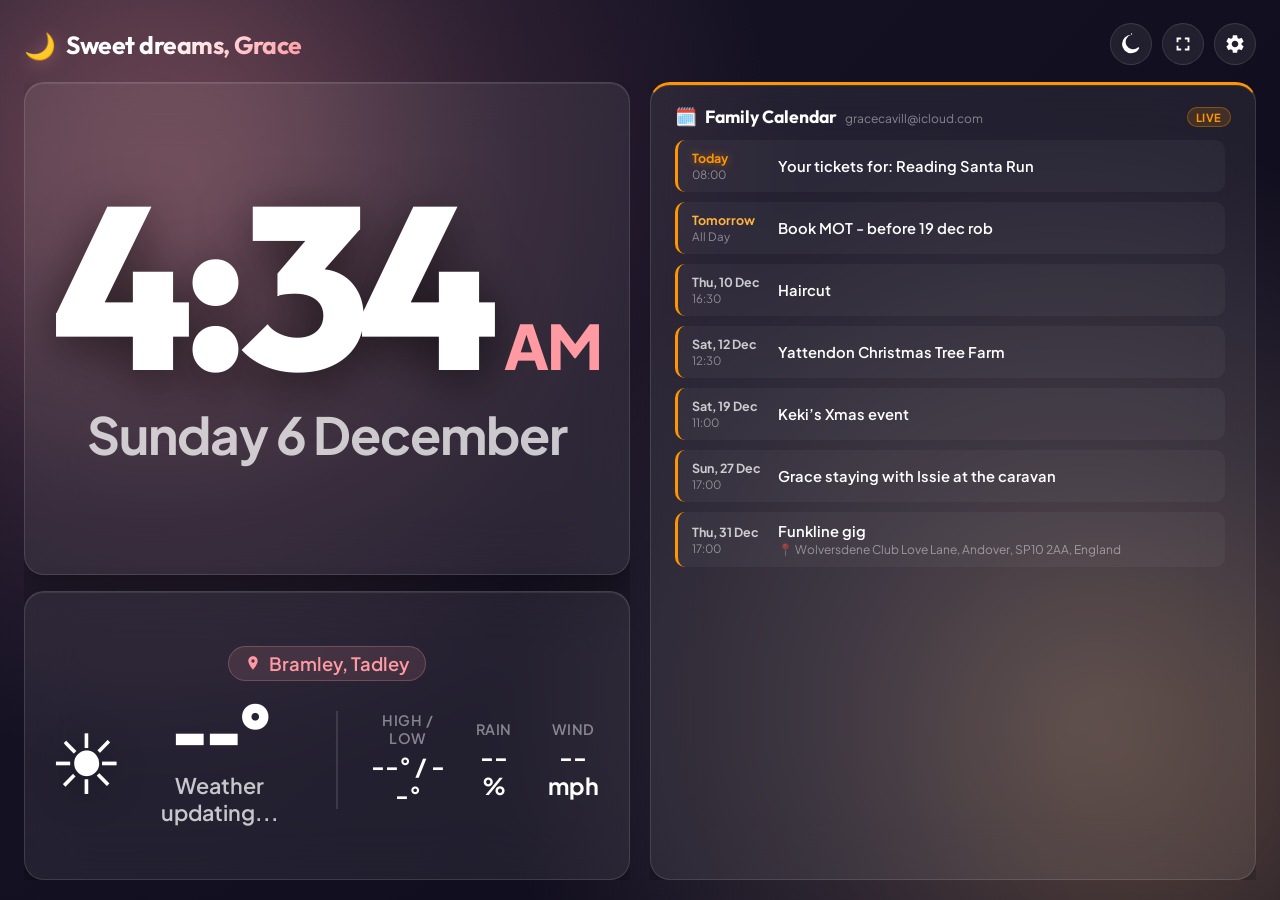
==== index.html @ 015aeeba "Double clock and date size, center weather card in middle of box, add cache-busting v2.1" ====
<!DOCTYPE html>
<html lang="en">
<head>
  <meta charset="UTF-8">
  <meta name="viewport" content="width=device-width, initial-scale=1.0, maximum-scale=1.0, user-scalable=no">
  <meta name="mobile-web-app-capable" content="yes">
  <meta name="apple-mobile-web-app-capable" content="yes">
  <meta name="apple-mobile-web-app-status-bar-style" content="black-translucent">
  <title>Grace's Smart Display</title>
  
  <link rel="preconnect" href="https://fonts.googleapis.com">
  <link rel="preconnect" href="https://fonts.gstatic.com" crossorigin>
  <link href="https://fonts.googleapis.com/css2?family=Plus+Jakarta+Sans:wght@300;400;500;600;700;800&family=Outfit:wght@300;400;500;600;700&display=swap" rel="stylesheet">
  
  <link rel="stylesheet" href="css/style.css?v=2.1">
</head>
<body data-theme="pastel-sunset">
  <div id="app" class="dashboard-container">
    <!-- Ambient Dynamic Background -->
    <div class="background-backdrop" id="bgBackdrop"></div>
    <div class="ambient-glow glow-1"></div>
    <div class="ambient-glow glow-2"></div>

    <!-- Top Navigation Bar -->
    <header class="top-bar">
      <div class="greeting-wrapper">
        <span class="greeting-emoji" id="greetingEmoji">✨</span>
        <h1 class="greeting-text" id="greetingText">Good morning, Grace</h1>
      </div>
      
      <div class="status-controls">
        <button class="icon-btn" id="nightModeBtn" type="button" aria-label="Toggle Night Mode" title="Bedtime Night Mode">
          <svg class="icon" viewBox="0 0 24 24" width="22" height="22">
            <path fill="currentColor" d="M12.3 2a10 10 0 0 0-.19 20 10 10 0 0 0 8.7-5.06 1 1 0 0 0-1-1.47 8 8 0 1 1-7.5-13.47 1 1 0 0 0-.01-2z"/>
          </svg>
        </button>

        <button class="icon-btn" id="fullscreenBtn" type="button" aria-label="Toggle Fullscreen" title="Fullscreen Mode">
          <svg class="icon" viewBox="0 0 24 24" width="22" height="22">
            <path fill="currentColor" d="M7 14H5v5h5v-2H7v-3zm-2-4h2V7h3V5H5v5zm12 7h-3v2h5v-5h-2v3zM14 5v2h3v3h2V5h-5z"/>
          </svg>
        </button>
        
        <button class="icon-btn" id="settingsBtn" type="button" aria-label="Open Settings" title="Settings">
          <svg class="icon" viewBox="0 0 24 24" width="22" height="22">
            <path fill="currentColor" d="M19.14 12.94c.04-.3.06-.61.06-.94 0-.32-.02-.64-.07-.94l2.03-1.58a.49.49 0 0 0 .12-.61l-1.92-3.32a.488.488 0 0 0-.59-.22l-2.39.96c-.5-.38-1.03-.7-1.62-.94l-.36-2.54a.484.484 0 0 0-.48-.41h-3.84c-.24 0-.43.17-.47.41l-.36 2.54c-.59.24-1.13.57-1.62.94l-2.39-.96c-.22-.08-.47 0-.59.22L2.74 8.87c-.12.21-.08.47.12.61l2.03 1.58c-.05.3-.09.63-.09.94s.02.64.07.94l-2.03 1.58a.49.49 0 0 0-.12.61l1.92 3.32c.12.22.37.29.59.22l2.39-.96c.5.38 1.03.7 1.62.94l.36 2.54c.05.24.24.41.48.41h3.84c.24 0 .44-.17.47-.41l.36-2.54c.59-.24 1.13-.56 1.62-.94l2.39.96c.22.08.47 0 .59-.22l1.92-3.32c.12-.22.07-.47-.12-.61l-2.01-1.58zM12 15.6c-1.98 0-3.6-1.62-3.6-3.6s1.62-3.6 3.6-3.6 3.6 1.62 3.6 3.6-1.62 3.6-3.6 3.6z"/>
          </svg>
        </button>
      </div>
    </header>

    <!-- 2-Column Landscape Full-Screen Grid -->
    <main class="dashboard-grid">
      <!-- Left Column: Clock (majority) & Bramley Weather -->
      <div class="col-left">
        <!-- 1. Ambient Clock Card (Takes up majority of left column) -->
        <section class="grid-card clock-card">
          <div class="time-container">
            <div class="clock-display" id="clockDisplay">12:00</div>
            <div class="clock-period" id="clockPeriod">AM</div>
          </div>
          <div class="date-display" id="dateDisplay">Wednesday, 28 October</div>
        </section>

        <!-- 2. Weather Card (Bramley & Tadley) -->
        <section class="grid-card weather-card" id="weatherCard">
          <div class="weather-header">
            <div class="location-badge">
              <svg class="pin-icon" viewBox="0 0 24 24" width="16" height="16">
                <path fill="currentColor" d="M12 2C8.13 2 5 5.13 5 9c0 5.25 7 13 7 13s7-7.75 7-13c0-3.87-3.13-7-7-7zm0 9.5a2.5 2.5 0 0 1 0-5 2.5 2.5 0 0 1 0 5z"/>
              </svg>
              <span id="weatherLocationName">Bramley, Tadley</span>
            </div>
            <span class="weather-updated" id="weatherUpdated">Updated just now</span>
          </div>
          
          <div class="weather-body">
            <div class="weather-main-info">
              <div class="weather-icon-large" id="weatherIcon">☀️</div>
              <div class="temp-wrapper">
                <span class="current-temp" id="currentTemp">--°</span>
                <span class="weather-condition" id="weatherCondition">Loading weather...</span>
              </div>
            </div>
            
            <div class="weather-stats">
              <div class="stat-item">
                <span class="stat-label">High / Low</span>
                <span class="stat-value" id="tempRange">--° / --°</span>
              </div>
              <div class="stat-item">
                <span class="stat-label">Rain</span>
                <span class="stat-value" id="rainChance">--%</span>
              </div>
              <div class="stat-item">
                <span class="stat-label">Wind</span>
                <span class="stat-value" id="windSpeed">-- mph</span>
              </div>
            </div>
          </div>
        </section>
      </div>

      <!-- Right Column: Full-Height Apple Family Calendar Card (Takes up half the screen) -->
      <div class="col-right">
        <section class="grid-card calendar-card" id="calendarCard">
          <div class="calendar-header">
            <div class="calendar-title-wrap">
              <span class="apple-cal-icon">🗓️</span>
              <span class="calendar-title">Family Calendar</span>
              <span class="calendar-account">gracecavill@icloud.com</span>
            </div>
            <span class="calendar-badge-live">Live</span>
          </div>
          <div class="calendar-events-list" id="calendarEventsList">
            <div class="calendar-loading">Loading family schedule...</div>
          </div>
        </section>
      </div>
    </main>

    <!-- Night Mode / Bedtime Screen Overlay -->
    <div class="night-mode-overlay" id="nightModeOverlay">
      <div class="night-clock-container">
        <div class="night-clock" id="nightClock">12:00</div>
        <div class="night-date" id="nightDate">Wednesday, 28 October</div>
        <div class="night-ambient-hint">Tap anywhere to wake display</div>
      </div>
    </div>

    <!-- Settings Modal -->
    <div class="modal-backdrop" id="settingsModal">
      <div class="settings-dialog">
        <div class="modal-header">
          <h2>Dashboard Settings</h2>
          <button class="close-btn" id="closeSettingsBtn" type="button">&times;</button>
        </div>
        
        <div class="modal-body">
          <div class="form-group">
            <label for="settingName">Name for Greeting</label>
            <input type="text" id="settingName" value="Grace" placeholder="Grace">
          </div>

          <div class="form-group">
            <label for="settingLocation">Weather Location (Label)</label>
            <input type="text" id="settingLocation" value="Bramley, Tadley">
          </div>

          <div class="form-row">
            <div class="form-group half">
              <label for="settingLat">Latitude</label>
              <input type="number" step="0.0001" id="settingLat" value="51.3300">
            </div>
            <div class="form-group half">
              <label for="settingLon">Longitude</label>
              <input type="number" step="0.0001" id="settingLon" value="-1.0800">
            </div>
          </div>

          <div class="form-group">
            <label for="settingTheme">Visual Theme</label>
            <select id="settingTheme">
              <option value="pastel-sunset">Pastel Sunset (Warm & Cozy)</option>
              <option value="cosmic-galaxy">Cosmic Galaxy (Deep Violet)</option>
              <option value="lofi-chill">Lofi Room (Aesthetic Lavender)</option>
              <option value="emerald-forest">Emerald Forest (Serene Mint)</option>
              <option value="minimal-dark">Minimal OLED (Battery Saver)</option>
            </select>
          </div>

          <div class="form-group toggle-group">
            <label for="setting24Hour">Use 24-Hour Clock</label>
            <input type="checkbox" id="setting24Hour" class="toggle-switch">
          </div>
        </div>

        <div class="modal-footer">
          <button class="btn-primary" id="saveSettingsBtn" type="button">Save & Apply</button>
        </div>
      </div>
    </div>

  </div>

  <!-- JavaScript Modules -->
  <script src="js/clock.js?v=2.1"></script>
  <script src="js/weather.js?v=2.1"></script>
  <script src="js/calendar.js?v=2.1"></script>
  <script src="js/settings.js?v=2.1"></script>
  <script src="js/app.js?v=2.1"></script>
</body>
</html>
---- css/style.css ----
/* ============================================================
   Grace's Smart Display - Split-Screen Optimized (Left Half)
   ============================================================ */

:root {
  --font-main: 'Plus Jakarta Sans', system-ui, -apple-system, sans-serif;
  --font-display: 'Outfit', var(--font-main);
  
  /* Default Theme: Pastel Sunset */
  --bg-gradient: radial-gradient(circle at 15% 20%, rgba(255, 154, 162, 0.22) 0%, transparent 45%),
                 radial-gradient(circle at 85% 80%, rgba(255, 218, 193, 0.25) 0%, transparent 45%),
                 linear-gradient(135deg, #181528 0%, #0d0a1a 100%);
  --card-bg: rgba(255, 255, 255, 0.07);
  --card-border: rgba(255, 255, 255, 0.12);
  --card-hover: rgba(255, 255, 255, 0.12);
  --accent-color: #ff9aa2;
  --accent-glow: rgba(255, 154, 162, 0.35);
  --text-primary: #ffffff;
  --text-secondary: rgba(255, 255, 255, 0.75);
  --text-muted: rgba(255, 255, 255, 0.45);
  --apple-cal-color: #FF9500;
  --night-color: #ff9d42;
  
  --radius-lg: 20px;
  --radius-md: 14px;
  --radius-sm: 10px;
  --radius-full: 9999px;
  
  --shadow-card: 0 16px 36px rgba(0, 0, 0, 0.35), inset 0 1px 1px rgba(255, 255, 255, 0.1);
  --blur-glass: blur(28px);
}

/* Theme: Cosmic Galaxy */
[data-theme="cosmic-galaxy"] {
  --bg-gradient: radial-gradient(circle at 10% 15%, rgba(138, 43, 226, 0.28) 0%, transparent 50%),
                 radial-gradient(circle at 90% 85%, rgba(0, 202, 255, 0.25) 0%, transparent 50%),
                 linear-gradient(135deg, #09081a 0%, #020208 100%);
  --accent-color: #a78bfa;
  --accent-glow: rgba(167, 139, 250, 0.4);
}

/* Theme: Lofi Chill */
[data-theme="lofi-chill"] {
  --bg-gradient: radial-gradient(circle at 20% 30%, rgba(244, 114, 182, 0.22) 0%, transparent 45%),
                 radial-gradient(circle at 80% 70%, rgba(96, 165, 250, 0.22) 0%, transparent 45%),
                 linear-gradient(135deg, #1e1b2e 0%, #12101e 100%);
  --accent-color: #f472b6;
  --accent-glow: rgba(244, 114, 182, 0.35);
}

/* Theme: Emerald Forest */
[data-theme="emerald-forest"] {
  --bg-gradient: radial-gradient(circle at 15% 25%, rgba(52, 211, 153, 0.2) 0%, transparent 45%),
                 radial-gradient(circle at 85% 75%, rgba(16, 185, 129, 0.18) 0%, transparent 45%),
                 linear-gradient(135deg, #0a1f18 0%, #040d0a 100%);
  --accent-color: #34d399;
  --accent-glow: rgba(52, 211, 153, 0.35);
}

/* Theme: Minimal Dark */
[data-theme="minimal-dark"] {
  --bg-gradient: linear-gradient(180deg, #0c0d10 0%, #000000 100%);
  --card-bg: rgba(255, 255, 255, 0.04);
  --card-border: rgba(255, 255, 255, 0.08);
  --accent-color: #e2e8f0;
  --accent-glow: rgba(255, 255, 255, 0.15);
}

/* Reset */
*, *::before, *::after {
  box-sizing: border-box;
  margin: 0;
  padding: 0;
  -webkit-tap-highlight-color: transparent;
  user-select: none;
}

html, body {
  width: 100vw;
  height: 100vh;
  overflow: hidden;
  background-color: #0d0a1a;
  font-family: var(--font-main);
  color: var(--text-primary);
  touch-action: manipulation;
}

/* Split-Screen Container */
.dashboard-container {
  position: relative;
  width: 100%;
  height: 100%;
  padding: 20px 24px;
  display: flex;
  flex-direction: column;
  overflow: hidden;
}

/* Backdrops */
.background-backdrop {
  position: absolute;
  top: 0;
  left: 0;
  width: 100%;
  height: 100%;
  background: var(--bg-gradient);
  z-index: 0;
  transition: background 0.8s ease;
  pointer-events: none;
}

.ambient-glow {
  position: absolute;
  border-radius: 50%;
  filter: blur(100px);
  pointer-events: none;
  z-index: 0;
  opacity: 0.55;
}

.glow-1 {
  width: 450px;
  height: 450px;
  top: -80px;
  left: -80px;
  background: var(--accent-glow);
}

.glow-2 {
  width: 400px;
  height: 400px;
  bottom: -80px;
  right: -80px;
  background: rgba(255, 149, 0, 0.15);
}

/* Top Bar */
.top-bar {
  position: relative;
  z-index: 10;
  display: flex;
  align-items: center;
  justify-content: space-between;
  height: 48px;
  margin-bottom: 14px;
}

.greeting-wrapper {
  display: flex;
  align-items: center;
  gap: 10px;
}

.greeting-emoji {
  font-size: 1.6rem;
  filter: drop-shadow(0 2px 8px var(--accent-glow));
}

.greeting-text {
  font-family: var(--font-display);
  font-size: 1.55rem;
  font-weight: 700;
  letter-spacing: -0.02em;
  background: linear-gradient(135deg, #ffffff 40%, var(--accent-color) 100%);
  -webkit-background-clip: text;
  -webkit-text-fill-color: transparent;
}

.status-controls {
  display: flex;
  align-items: center;
  gap: 10px;
}

.icon-btn {
  width: 42px;
  height: 42px;
  border-radius: var(--radius-full);
  background: var(--card-bg);
  border: 1px solid var(--card-border);
  backdrop-filter: var(--blur-glass);
  -webkit-backdrop-filter: var(--blur-glass);
  color: var(--text-primary);
  display: flex;
  align-items: center;
  justify-content: center;
  cursor: pointer;
  transition: all 0.2s ease;
}

.icon-btn:hover, .icon-btn:active {
  background: var(--card-hover);
  transform: scale(1.05);
  border-color: var(--accent-color);
}

.icon-btn.active {
  background: rgba(255, 255, 255, 0.2);
  border-color: var(--accent-color);
  color: var(--accent-color);
}

/* Immersive layout mode (for fullscreen maximizing) */
body.immersive-mode .dashboard-container {
  padding: 12px 18px;
}

body.immersive-mode .top-bar {
  margin-bottom: 8px;
}

body.immersive-mode .dashboard-grid {
  gap: 14px;
}

/* ============================================================
   2-Column Landscape Full-Screen Dashboard Grid
   Left: Clock (Majority) & Weather | Right: Full-Height Calendar
   ============================================================ */
.dashboard-grid {
  position: relative;
  z-index: 10;
  flex: 1;
  display: grid;
  grid-template-columns: 1fr 1fr;
  gap: 20px;
  height: calc(100% - 62px);
  overflow: hidden;
}

/* Left Column: Clock (majority) & Bramley Weather */
.col-left {
  display: flex;
  flex-direction: column;
  gap: 16px;
  height: 100%;
  min-height: 0;
  overflow: hidden;
}

/* Right Column: Full-Height Family Calendar (Takes up half the screen) */
.col-right {
  display: flex;
  flex-direction: column;
  height: 100%;
  min-height: 0;
  overflow: hidden;
}

/* Glassmorphism Card Style */
.grid-card {
  background: var(--card-bg);
  border: 1px solid var(--card-border);
  backdrop-filter: var(--blur-glass);
  -webkit-backdrop-filter: var(--blur-glass);
  border-radius: var(--radius-lg);
  box-shadow: var(--shadow-card);
  position: relative;
}

/* 1. Clock Card (Takes up majority of left column) */
.clock-card {
  flex: 1.85;
  min-height: 0;
  padding: 14px 18px;
  display: flex;
  flex-direction: column;
  justify-content: center;
  align-items: center;
  text-align: center;
}

.time-container {
  display: flex;
  align-items: baseline;
  justify-content: center;
  gap: 16px;
}

.clock-display {
  font-family: var(--font-display);
  font-size: clamp(11.5rem, 18vw, 17rem);
  font-weight: 800;
  line-height: 0.82;
  letter-spacing: -0.05em;
  text-shadow: 0 12px 52px rgba(0, 0, 0, 0.6);
}

.clock-period {
  font-size: clamp(3rem, 4.8vw, 4.5rem);
  font-weight: 800;
  color: var(--accent-color);
  text-transform: uppercase;
  letter-spacing: -0.02em;
}

.date-display {
  font-size: clamp(2.6rem, 4vw, 4rem);
  font-weight: 700;
  color: var(--text-secondary);
  margin-top: 18px;
  letter-spacing: -0.02em;
}

/* 2. Weather Card (Bramley & Tadley - Centered in Box) */
.weather-card {
  flex: 1;
  min-height: 0;
  padding: 18px 24px;
  display: flex;
  flex-direction: column;
  justify-content: center;
  align-items: center;
  text-align: center;
}

.weather-header {
  display: flex;
  align-items: center;
  justify-content: center;
  margin-bottom: 14px;
}

.location-badge {
  display: inline-flex;
  align-items: center;
  gap: 8px;
  font-size: 1.15rem;
  font-weight: 600;
  color: var(--accent-color);
  background: rgba(255, 154, 162, 0.12);
  padding: 5px 16px;
  border-radius: var(--radius-full);
  border: 1px solid rgba(255, 154, 162, 0.25);
}

.weather-updated {
  display: none;
}

.weather-body {
  display: flex;
  align-items: center;
  justify-content: center;
  gap: 40px;
  width: 100%;
}

.weather-main-info {
  display: flex;
  align-items: center;
  gap: 20px;
}

.weather-icon-large {
  font-size: 5.2rem;
  line-height: 1;
  filter: drop-shadow(0 6px 18px rgba(0,0,0,0.4));
}

.temp-wrapper {
  display: flex;
  flex-direction: column;
  align-items: center;
  text-align: center;
}

.current-temp {
  font-family: var(--font-display);
  font-size: 4.8rem;
  font-weight: 800;
  line-height: 0.95;
  letter-spacing: -0.03em;
}

.weather-condition {
  display: block;
  font-size: 1.35rem;
  font-weight: 600;
  color: var(--text-secondary);
  margin-top: 4px;
}

.weather-stats {
  display: flex;
  gap: 28px;
  border-left: 2px solid var(--card-border);
  padding-left: 32px;
  align-items: center;
}

.stat-item {
  display: flex;
  flex-direction: column;
  align-items: center;
  text-align: center;
}

.stat-label {
  font-size: 0.9rem;
  color: var(--text-muted);
  text-transform: uppercase;
  font-weight: 600;
  letter-spacing: 0.04em;
  margin-bottom: 4px;
}

.stat-value {
  font-size: 1.45rem;
  font-weight: 700;
  color: var(--text-primary);
}

/* 3. Apple Family Calendar Card (Spacious, Full Height, Right Column) */
.calendar-card {
  height: 100%;
  flex: 1;
  min-height: 0;
  padding: 20px 24px;
  display: flex;
  flex-direction: column;
  border-top: 3.5px solid var(--apple-cal-color);
  overflow: hidden;
}

.calendar-header {
  display: flex;
  align-items: center;
  justify-content: space-between;
  margin-bottom: 12px;
  flex-shrink: 0;
}

.calendar-title-wrap {
  display: flex;
  align-items: baseline;
  gap: 8px;
}

.apple-cal-icon {
  font-size: 1.1rem;
}

.calendar-title {
  font-family: var(--font-display);
  font-size: 1.1rem;
  font-weight: 700;
  color: #ffffff;
}

.calendar-account {
  font-size: 0.75rem;
  color: var(--text-muted);
}

.calendar-badge-live {
  font-size: 0.7rem;
  font-weight: 700;
  color: var(--apple-cal-color);
  background: rgba(255, 149, 0, 0.15);
  border: 1px solid rgba(255, 149, 0, 0.35);
  padding: 2px 8px;
  border-radius: var(--radius-full);
  text-transform: uppercase;
  letter-spacing: 0.05em;
}

.calendar-events-list {
  flex: 1;
  overflow-y: auto;
  display: flex;
  flex-direction: column;
  gap: 10px;
  padding-right: 6px;
}

.calendar-events-list::-webkit-scrollbar {
  width: 4px;
}

.calendar-events-list::-webkit-scrollbar-thumb {
  background: rgba(255, 255, 255, 0.2);
  border-radius: 4px;
}

.calendar-loading, .no-events-msg {
  font-size: 0.9rem;
  color: var(--text-muted);
  text-align: center;
  padding: 30px 0;
}

.calendar-event-item {
  display: flex;
  align-items: center;
  gap: 14px;
  padding: 10px 14px;
  background: rgba(255, 255, 255, 0.04);
  border-radius: var(--radius-sm);
  border-left: 3.5px solid var(--apple-cal-color);
  transition: background 0.2s ease;
}

.calendar-event-item:hover {
  background: rgba(255, 255, 255, 0.08);
}

.event-date-col {
  display: flex;
  flex-direction: column;
  min-width: 72px;
}

.event-badge {
  font-size: 0.78rem;
  font-weight: 700;
}

.badge-today {
  color: var(--apple-cal-color);
  text-shadow: 0 0 10px rgba(255, 149, 0, 0.5);
}

.badge-tomorrow {
  color: #ffb340;
}

.badge-upcoming {
  color: var(--text-secondary);
}

.event-time {
  font-size: 0.72rem;
  color: var(--text-muted);
  margin-top: 1px;
}

.event-info-col {
  flex: 1;
  min-width: 0;
}

.event-title {
  font-size: 0.92rem;
  font-weight: 600;
  color: #ffffff;
  white-space: nowrap;
  overflow: hidden;
  text-overflow: ellipsis;
}

.event-location {
  font-size: 0.75rem;
  color: var(--text-muted);
  margin-top: 2px;
}

/* ============================================================
   Bedtime / Night Mode Overlay
   ============================================================ */
.night-mode-overlay {
  position: fixed;
  top: 0;
  left: 0;
  width: 100vw;
  height: 100vh;
  background-color: #000000;
  z-index: 100;
  display: none;
  align-items: center;
  justify-content: center;
  opacity: 0;
  pointer-events: none;
  transition: opacity 0.5s ease;
}

body.night-mode-active .night-mode-overlay {
  display: flex;
  opacity: 1;
  pointer-events: auto;
}

.night-clock-container {
  display: flex;
  flex-direction: column;
  align-items: center;
  text-align: center;
  cursor: pointer;
  animation: float-night 60s infinite alternate ease-in-out;
}

@keyframes float-night {
  0% { transform: translate(-10px, -5px); }
  50% { transform: translate(15px, 10px); }
  100% { transform: translate(-15px, 8px); }
}

.night-clock {
  font-family: var(--font-display);
  font-size: 7rem;
  font-weight: 800;
  color: var(--night-color);
  opacity: 0.5;
  letter-spacing: -0.04em;
  text-shadow: 0 0 40px rgba(255, 157, 66, 0.25);
}

.night-date {
  font-size: 1.5rem;
  color: var(--night-color);
  opacity: 0.38;
  margin-top: 8px;
}

.night-ambient-hint {
  font-size: 0.85rem;
  color: rgba(255, 157, 66, 0.3);
  margin-top: 24px;
}

/* ============================================================
   Settings Modal Dialog
   ============================================================ */
.modal-backdrop {
  position: fixed;
  top: 0;
  left: 0;
  width: 100vw;
  height: 100vh;
  background: rgba(0, 0, 0, 0.7);
  backdrop-filter: blur(12px);
  -webkit-backdrop-filter: blur(12px);
  z-index: 200;
  display: none;
  align-items: center;
  justify-content: center;
  opacity: 0;
  pointer-events: none;
  transition: opacity 0.25s ease;
}

.modal-backdrop.is-open {
  display: flex;
  opacity: 1;
  pointer-events: auto;
}

.settings-dialog {
  background: #191629;
  border: 1px solid rgba(255, 255, 255, 0.15);
  border-radius: var(--radius-lg);
  width: 90%;
  max-width: 500px;
  max-height: 85vh;
  display: flex;
  flex-direction: column;
  box-shadow: 0 24px 60px rgba(0,0,0,0.6);
  overflow: hidden;
}

.modal-header {
  padding: 18px 22px;
  border-bottom: 1px solid rgba(255, 255, 255, 0.1);
  display: flex;
  align-items: center;
  justify-content: space-between;
}

.modal-header h2 {
  font-size: 1.25rem;
  font-weight: 700;
}

.close-btn {
  background: none;
  border: none;
  color: var(--text-secondary);
  font-size: 1.8rem;
  cursor: pointer;
  line-height: 1;
}

.modal-body {
  padding: 18px 22px;
  overflow-y: auto;
  display: flex;
  flex-direction: column;
  gap: 16px;
}

.form-group {
  display: flex;
  flex-direction: column;
  gap: 6px;
}

.form-row {
  display: flex;
  gap: 12px;
}

.form-group.half {
  flex: 1;
}

.form-group label {
  font-size: 0.85rem;
  font-weight: 600;
  color: var(--text-secondary);
}

.form-group input[type="text"],
.form-group input[type="number"],
.form-group select {
  padding: 12px 14px;
  background: rgba(255, 255, 255, 0.06);
  border: 1px solid rgba(255, 255, 255, 0.15);
  border-radius: var(--radius-sm);
  color: #fff;
  font-family: inherit;
  font-size: 0.95rem;
  outline: none;
}

.form-group input:focus, .form-group select:focus {
  border-color: var(--accent-color);
}

.toggle-group {
  flex-direction: row;
  align-items: center;
  justify-content: space-between;
  flex-wrap: wrap;
}

.toggle-switch {
  width: 44px;
  height: 24px;
  accent-color: var(--accent-color);
  cursor: pointer;
}

.btn-primary {
  padding: 12px 20px;
  border-radius: var(--radius-md);
  font-weight: 600;
  font-size: 0.95rem;
  cursor: pointer;
  background: var(--accent-color);
  color: #12101e;
  border: none;
  transition: all 0.2s ease;
}

.btn-primary:hover {
  opacity: 0.9;
  transform: translateY(-1px);
}

.modal-footer {
  padding: 14px 22px;
  border-top: 1px solid rgba(255, 255, 255, 0.1);
  display: flex;
  justify-content: flex-end;
}

/* Responsive Fallback for Portrait / Narrow Viewports */
@media (max-width: 820px), (orientation: portrait) {
  .dashboard-grid {
    grid-template-columns: 1fr;
    height: auto;
    overflow-y: auto;
    gap: 16px;
  }
  .col-left, .col-right {
    height: auto;
    overflow: visible;
  }
  .clock-card, .weather-card {
    flex: 0 0 auto;
  }
  .clock-display {
    font-size: 4.8rem;
  }
  .calendar-card {
    height: 500px;
  }
}
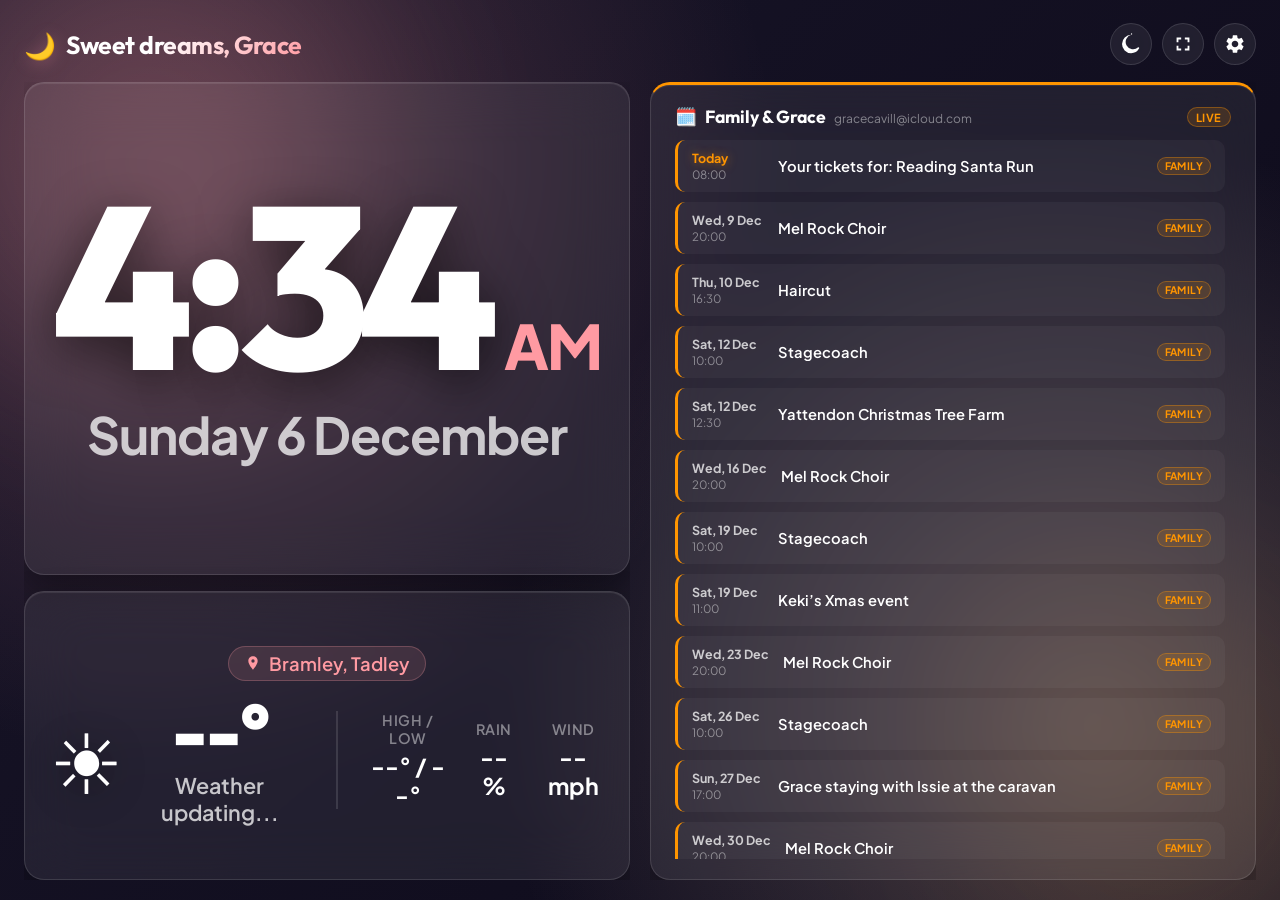
==== commit 6fb6932c: "Add Grace's personal iCloud calendar alongside Family calendar with distinct tags and styling" ====
--- a/index.html
+++ b/index.html
@@ -12,7 +12,7 @@
   <link rel="preconnect" href="https://fonts.gstatic.com" crossorigin>
   <link href="https://fonts.googleapis.com/css2?family=Plus+Jakarta+Sans:wght@300;400;500;600;700;800&family=Outfit:wght@300;400;500;600;700&display=swap" rel="stylesheet">
   
-  <link rel="stylesheet" href="css/style.css?v=2.1">
+  <link rel="stylesheet" href="css/style.css?v=2.2">
 </head>
 <body data-theme="pastel-sunset">
   <div id="app" class="dashboard-container">
@@ -107,13 +107,13 @@
           <div class="calendar-header">
             <div class="calendar-title-wrap">
               <span class="apple-cal-icon">🗓️</span>
-              <span class="calendar-title">Family Calendar</span>
+              <span class="calendar-title">Family & Grace</span>
               <span class="calendar-account">gracecavill@icloud.com</span>
             </div>
             <span class="calendar-badge-live">Live</span>
           </div>
           <div class="calendar-events-list" id="calendarEventsList">
-            <div class="calendar-loading">Loading family schedule...</div>
+            <div class="calendar-loading">Loading schedule...</div>
           </div>
         </section>
       </div>
@@ -184,10 +184,10 @@
   </div>
 
   <!-- JavaScript Modules -->
-  <script src="js/clock.js?v=2.1"></script>
-  <script src="js/weather.js?v=2.1"></script>
-  <script src="js/calendar.js?v=2.1"></script>
-  <script src="js/settings.js?v=2.1"></script>
-  <script src="js/app.js?v=2.1"></script>
+  <script src="js/clock.js?v=2.2"></script>
+  <script src="js/weather.js?v=2.2"></script>
+  <script src="js/calendar.js?v=2.2"></script>
+  <script src="js/settings.js?v=2.2"></script>
+  <script src="js/app.js?v=2.2"></script>
 </body>
 </html>
--- a/css/style.css
+++ b/css/style.css
@@ -540,6 +540,13 @@
   min-width: 0;
 }
 
+.event-title-row {
+  display: flex;
+  align-items: center;
+  gap: 8px;
+  min-width: 0;
+}
+
 .event-title {
   font-size: 0.92rem;
   font-weight: 600;
@@ -547,6 +554,30 @@
   white-space: nowrap;
   overflow: hidden;
   text-overflow: ellipsis;
+  flex: 1;
+}
+
+.event-cal-tag {
+  font-size: 0.65rem;
+  font-weight: 700;
+  padding: 1px 7px;
+  border-radius: var(--radius-full);
+  text-transform: uppercase;
+  letter-spacing: 0.04em;
+  line-height: 1.3;
+  flex-shrink: 0;
+}
+
+.tag-family {
+  color: #FF9500;
+  background: rgba(255, 149, 0, 0.15);
+  border: 1px solid rgba(255, 149, 0, 0.35);
+}
+
+.tag-grace {
+  color: #83D754;
+  background: rgba(131, 215, 84, 0.15);
+  border: 1px solid rgba(131, 215, 84, 0.35);
 }
 
 .event-location {
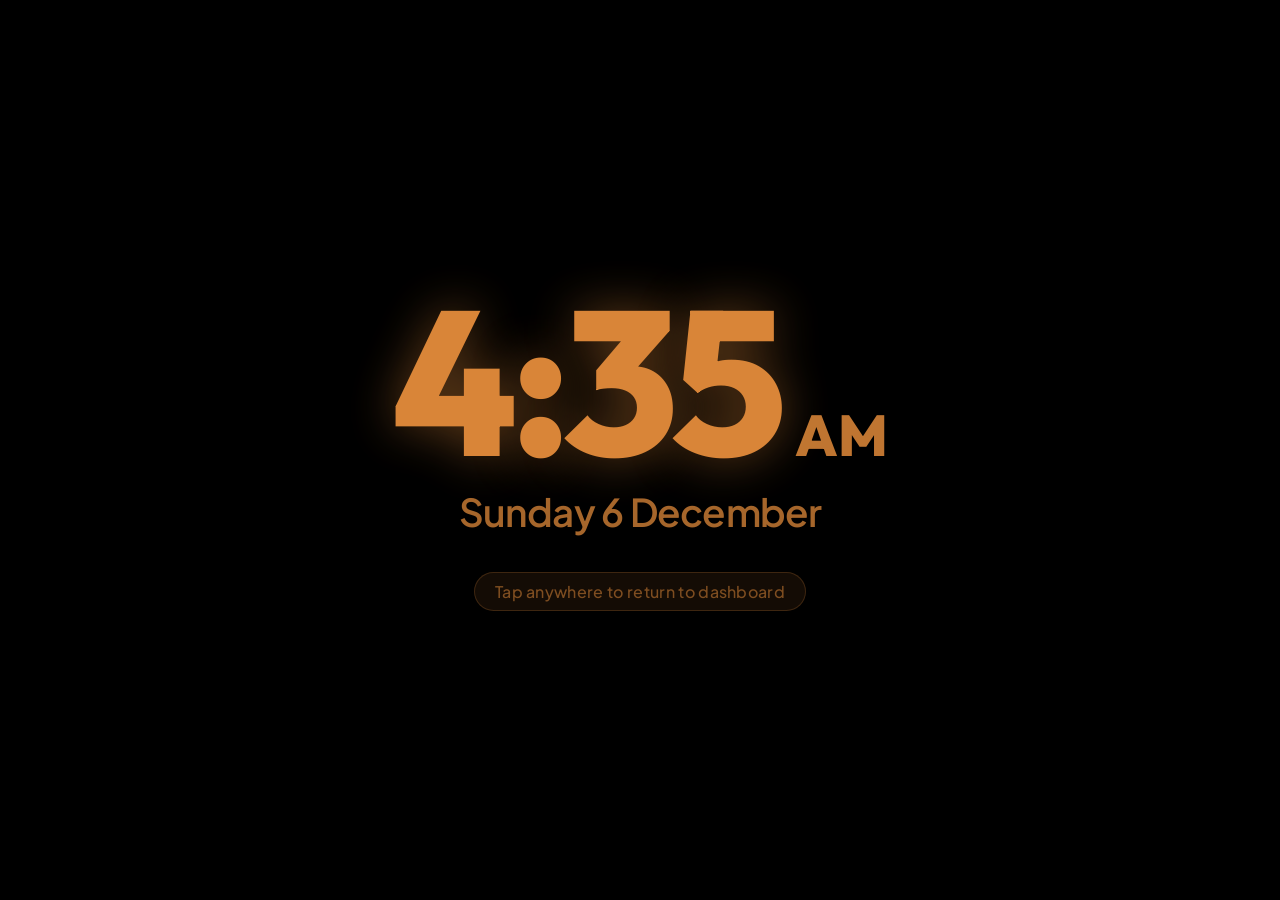
==== commit d602792a: "Add full-screen evening clock mode triggered by moon button and dismissed by screen touch" ====
--- a/index.html
+++ b/index.html
@@ -12,7 +12,7 @@
   <link rel="preconnect" href="https://fonts.gstatic.com" crossorigin>
   <link href="https://fonts.googleapis.com/css2?family=Plus+Jakarta+Sans:wght@300;400;500;600;700;800&family=Outfit:wght@300;400;500;600;700&display=swap" rel="stylesheet">
   
-  <link rel="stylesheet" href="css/style.css?v=2.2">
+  <link rel="stylesheet" href="css/style.css?v=2.3">
 </head>
 <body data-theme="pastel-sunset">
   <div id="app" class="dashboard-container">
@@ -122,9 +122,12 @@
     <!-- Night Mode / Bedtime Screen Overlay -->
     <div class="night-mode-overlay" id="nightModeOverlay">
       <div class="night-clock-container">
-        <div class="night-clock" id="nightClock">12:00</div>
+        <div class="night-clock-row">
+          <span class="night-clock" id="nightClock">12:00</span>
+          <span class="night-period" id="nightPeriod">PM</span>
+        </div>
         <div class="night-date" id="nightDate">Wednesday, 28 October</div>
-        <div class="night-ambient-hint">Tap anywhere to wake display</div>
+        <div class="night-ambient-hint">Tap anywhere to return to dashboard</div>
       </div>
     </div>
 
@@ -184,10 +187,10 @@
   </div>
 
   <!-- JavaScript Modules -->
-  <script src="js/clock.js?v=2.2"></script>
-  <script src="js/weather.js?v=2.2"></script>
-  <script src="js/calendar.js?v=2.2"></script>
-  <script src="js/settings.js?v=2.2"></script>
-  <script src="js/app.js?v=2.2"></script>
+  <script src="js/clock.js?v=2.3"></script>
+  <script src="js/weather.js?v=2.3"></script>
+  <script src="js/calendar.js?v=2.3"></script>
+  <script src="js/settings.js?v=2.3"></script>
+  <script src="js/app.js?v=2.3"></script>
 </body>
 </html>
--- a/css/style.css
+++ b/css/style.css
@@ -587,7 +587,7 @@
 }
 
 /* ============================================================
-   Bedtime / Night Mode Overlay
+   Bedtime / Evening Clock Overlay (Full Screen)
    ============================================================ */
 .night-mode-overlay {
   position: fixed;
@@ -596,19 +596,20 @@
   width: 100vw;
   height: 100vh;
   background-color: #000000;
-  z-index: 100;
-  display: none;
+  z-index: 9999;
+  display: flex;
   align-items: center;
   justify-content: center;
   opacity: 0;
   pointer-events: none;
-  transition: opacity 0.5s ease;
+  visibility: hidden;
+  transition: opacity 0.35s ease, visibility 0.35s ease;
 }
 
 body.night-mode-active .night-mode-overlay {
-  display: flex;
   opacity: 1;
   pointer-events: auto;
+  visibility: visible;
 }
 
 .night-clock-container {
@@ -617,6 +618,8 @@
   align-items: center;
   text-align: center;
   cursor: pointer;
+  user-select: none;
+  -webkit-user-select: none;
   animation: float-night 60s infinite alternate ease-in-out;
 }
 
@@ -626,27 +629,62 @@
   100% { transform: translate(-15px, 8px); }
 }
 
+.night-clock-row {
+  display: flex;
+  align-items: baseline;
+  justify-content: center;
+  gap: 16px;
+}
+
 .night-clock {
   font-family: var(--font-display);
-  font-size: 7rem;
+  font-size: clamp(8.5rem, 16vw, 15rem);
   font-weight: 800;
   color: var(--night-color);
-  opacity: 0.5;
+  opacity: 0.85;
+  line-height: 0.88;
   letter-spacing: -0.04em;
-  text-shadow: 0 0 40px rgba(255, 157, 66, 0.25);
+  text-shadow: 0 0 50px rgba(255, 157, 66, 0.45);
+}
+
+.night-period {
+  font-family: var(--font-display);
+  font-size: clamp(2.4rem, 4.5vw, 4.2rem);
+  font-weight: 800;
+  color: var(--night-color);
+  opacity: 0.75;
+  text-transform: uppercase;
 }
 
 .night-date {
-  font-size: 1.5rem;
+  font-size: clamp(1.6rem, 3vw, 2.6rem);
+  font-weight: 600;
   color: var(--night-color);
-  opacity: 0.38;
-  margin-top: 8px;
+  opacity: 0.65;
+  margin-top: 16px;
+  letter-spacing: -0.02em;
 }
 
 .night-ambient-hint {
-  font-size: 0.85rem;
-  color: rgba(255, 157, 66, 0.3);
-  margin-top: 24px;
+  font-size: 1rem;
+  font-weight: 500;
+  color: rgba(255, 157, 66, 0.45);
+  margin-top: 36px;
+  letter-spacing: 0.02em;
+  padding: 8px 20px;
+  border-radius: var(--radius-full);
+  background: rgba(255, 157, 66, 0.08);
+  border: 1px solid rgba(255, 157, 66, 0.18);
+}
+
+#nightModeBtn {
+  color: #ffb340;
+}
+
+#nightModeBtn:hover, #nightModeBtn:active {
+  background: rgba(255, 157, 66, 0.2);
+  border-color: #ff9d42;
+  color: #ff9d42;
 }
 
 /* ============================================================
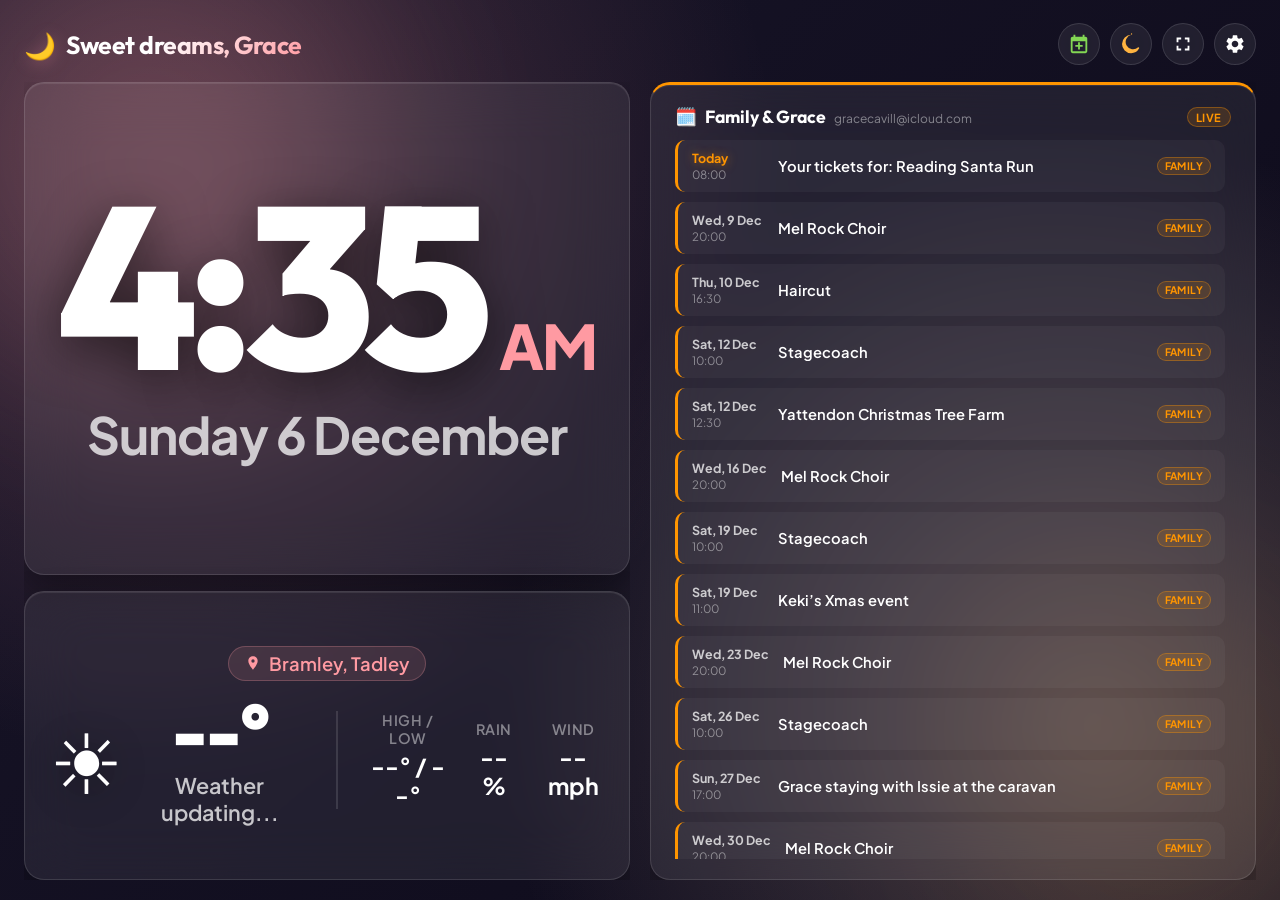
==== commit 3ac67594: "Add new calendar event button and modal for Grace's calendar" ====
--- a/index.html
+++ b/index.html
@@ -12,7 +12,7 @@
   <link rel="preconnect" href="https://fonts.gstatic.com" crossorigin>
   <link href="https://fonts.googleapis.com/css2?family=Plus+Jakarta+Sans:wght@300;400;500;600;700;800&family=Outfit:wght@300;400;500;600;700&display=swap" rel="stylesheet">
   
-  <link rel="stylesheet" href="css/style.css?v=2.3">
+  <link rel="stylesheet" href="css/style.css?v=2.4">
 </head>
 <body data-theme="pastel-sunset">
   <div id="app" class="dashboard-container">
@@ -29,6 +29,12 @@
       </div>
       
       <div class="status-controls">
+        <button class="icon-btn btn-add-event" id="addEventBtn" type="button" aria-label="Make New Calendar Event" title="Make New Event (Grace's Calendar)">
+          <svg class="icon" viewBox="0 0 24 24" width="22" height="22">
+            <path fill="currentColor" d="M19 4h-1V2h-2v2H8V2H6v2H5c-1.11 0-1.99.9-1.99 2L3 20a2 2 0 0 0 2 2h14c1.1 0 2-.9 2-2V6c0-1.1-.9-2-2-2zm0 16H5V9h14v11zm-8-2h2v-3h3v-2h-3v-3h-2v3H8v2h3z"/>
+          </svg>
+        </button>
+
         <button class="icon-btn" id="nightModeBtn" type="button" aria-label="Toggle Night Mode" title="Bedtime Night Mode">
           <svg class="icon" viewBox="0 0 24 24" width="22" height="22">
             <path fill="currentColor" d="M12.3 2a10 10 0 0 0-.19 20 10 10 0 0 0 8.7-5.06 1 1 0 0 0-1-1.47 8 8 0 1 1-7.5-13.47 1 1 0 0 0-.01-2z"/>
@@ -131,6 +137,80 @@
       </div>
     </div>
 
+    <!-- New Event Modal (Grace's Calendar) -->
+    <div class="modal-backdrop" id="newEventModal">
+      <div class="settings-dialog new-event-dialog">
+        <div class="modal-header">
+          <div class="modal-title-wrap">
+            <span class="modal-cal-icon">🗓️</span>
+            <h2>New Event <span class="badge-grace-cal">Grace's Calendar</span></h2>
+          </div>
+          <button class="close-btn" id="closeNewEventBtn" type="button" aria-label="Close dialog">&times;</button>
+        </div>
+        
+        <form id="newEventForm" class="modal-body" onsubmit="return false;">
+          <!-- 1. What is the event? -->
+          <div class="form-group">
+            <label for="eventTitleInput">What is the event? <span class="required-star">*</span></label>
+            <input type="text" id="eventTitleInput" placeholder="e.g. Gymnastics, Cinema, Dance class..." required autocomplete="off">
+          </div>
+
+          <!-- 2. What date / day? -->
+          <div class="form-group">
+            <label for="eventDateInput">What date / day? <span class="required-star">*</span></label>
+            <div class="date-input-wrap">
+              <input type="date" id="eventDateInput" required>
+              <div class="quick-date-pills">
+                <button type="button" class="quick-pill active" data-offset="0">Today</button>
+                <button type="button" class="quick-pill" data-offset="1">Tomorrow</button>
+                <button type="button" class="quick-pill" data-day="saturday">Saturday</button>
+                <button type="button" class="quick-pill" data-day="sunday">Sunday</button>
+              </div>
+            </div>
+          </div>
+
+          <!-- 3. Time or all day? -->
+          <div class="form-group">
+            <label>Time or all day?</label>
+            <div class="time-toggle-row">
+              <label class="segmented-option">
+                <input type="radio" name="eventTimeType" id="timeTypeAllDay" value="allday" checked>
+                <span class="segment-btn">☀️ All Day</span>
+              </label>
+              <label class="segmented-option">
+                <input type="radio" name="eventTimeType" id="timeTypeSpecific" value="specific">
+                <span class="segment-btn">⏰ Specific Time</span>
+              </label>
+            </div>
+
+            <!-- Specific Time Pickers (shown when Specific Time is selected) -->
+            <div class="time-pickers-row" id="timePickersRow" style="display: none;">
+              <div class="form-group half">
+                <label for="eventStartTimeInput">Starts</label>
+                <input type="time" id="eventStartTimeInput" value="10:00">
+              </div>
+              <div class="form-group half">
+                <label for="eventEndTimeInput">Ends (optional)</label>
+                <input type="time" id="eventEndTimeInput" value="11:00">
+              </div>
+            </div>
+          </div>
+
+          <!-- 4. Location (Optional) -->
+          <div class="form-group">
+            <label for="eventLocationInput">Where is it? <span class="optional-hint">(optional)</span></label>
+            <input type="text" id="eventLocationInput" placeholder="e.g. Basingstoke Sports Centre, School, Home..." autocomplete="off">
+          </div>
+        </form>
+
+        <div class="modal-footer">
+          <button class="btn-secondary" id="cancelNewEventBtn" type="button">Cancel</button>
+          <button class="btn-secondary" id="exportIcsBtn" type="button" title="Save and export .ics for device calendar">📥 Export .ics</button>
+          <button class="btn-primary btn-save-event" id="saveEventBtn" type="button">✨ Add to Calendar</button>
+        </div>
+      </div>
+    </div>
+
     <!-- Settings Modal -->
     <div class="modal-backdrop" id="settingsModal">
       <div class="settings-dialog">
@@ -187,10 +267,10 @@
   </div>
 
   <!-- JavaScript Modules -->
-  <script src="js/clock.js?v=2.3"></script>
-  <script src="js/weather.js?v=2.3"></script>
-  <script src="js/calendar.js?v=2.3"></script>
-  <script src="js/settings.js?v=2.3"></script>
-  <script src="js/app.js?v=2.3"></script>
+  <script src="js/clock.js?v=2.4"></script>
+  <script src="js/weather.js?v=2.4"></script>
+  <script src="js/calendar.js?v=2.4"></script>
+  <script src="js/settings.js?v=2.4"></script>
+  <script src="js/app.js?v=2.4"></script>
 </body>
 </html>
--- a/css/style.css
+++ b/css/style.css
@@ -687,6 +687,16 @@
   color: #ff9d42;
 }
 
+.btn-add-event {
+  color: #83D754;
+}
+
+.btn-add-event:hover, .btn-add-event:active {
+  background: rgba(131, 215, 84, 0.2);
+  border-color: #83D754;
+  color: #83D754;
+}
+
 /* ============================================================
    Settings Modal Dialog
    ============================================================ */
@@ -831,6 +841,220 @@
   border-top: 1px solid rgba(255, 255, 255, 0.1);
   display: flex;
   justify-content: flex-end;
+}
+
+/* Modal Header Title & Badge */
+.modal-title-wrap {
+  display: flex;
+  align-items: center;
+  gap: 10px;
+}
+
+.modal-title-wrap h2 {
+  display: flex;
+  align-items: center;
+  gap: 10px;
+  margin: 0;
+  font-size: 1.25rem;
+  font-weight: 700;
+}
+
+.modal-cal-icon {
+  font-size: 1.25rem;
+}
+
+.badge-grace-cal {
+  font-size: 0.7rem;
+  font-weight: 700;
+  color: #83D754;
+  background: rgba(131, 215, 84, 0.15);
+  border: 1px solid rgba(131, 215, 84, 0.35);
+  padding: 3px 9px;
+  border-radius: var(--radius-full);
+  text-transform: uppercase;
+  letter-spacing: 0.04em;
+}
+
+/* Date & Time Inputs */
+.form-group input[type="date"],
+.form-group input[type="time"] {
+  padding: 12px 14px;
+  background: rgba(255, 255, 255, 0.06);
+  border: 1px solid rgba(255, 255, 255, 0.15);
+  border-radius: var(--radius-sm);
+  color: #fff;
+  font-family: inherit;
+  font-size: 0.95rem;
+  outline: none;
+  color-scheme: dark;
+}
+
+.form-group input[type="date"]:focus,
+.form-group input[type="time"]:focus {
+  border-color: #83D754;
+}
+
+.date-input-wrap {
+  display: flex;
+  flex-direction: column;
+  gap: 8px;
+}
+
+.quick-date-pills {
+  display: flex;
+  gap: 8px;
+  flex-wrap: wrap;
+}
+
+.quick-pill {
+  padding: 5px 12px;
+  border-radius: var(--radius-full);
+  background: rgba(255, 255, 255, 0.07);
+  border: 1px solid rgba(255, 255, 255, 0.15);
+  color: var(--text-secondary);
+  font-size: 0.78rem;
+  font-weight: 600;
+  cursor: pointer;
+  transition: all 0.15s ease;
+}
+
+.quick-pill:hover {
+  background: rgba(255, 255, 255, 0.12);
+  color: #fff;
+}
+
+.quick-pill.active {
+  background: rgba(131, 215, 84, 0.22);
+  border-color: #83D754;
+  color: #83D754;
+}
+
+/* Time Type Segmented Controls */
+.time-toggle-row {
+  display: flex;
+  gap: 8px;
+  background: rgba(255, 255, 255, 0.05);
+  padding: 4px;
+  border-radius: var(--radius-md);
+  border: 1px solid rgba(255, 255, 255, 0.1);
+}
+
+.segmented-option {
+  flex: 1;
+  cursor: pointer;
+  margin: 0;
+}
+
+.segmented-option input[type="radio"] {
+  display: none;
+}
+
+.segment-btn {
+  display: block;
+  text-align: center;
+  padding: 8px 12px;
+  border-radius: var(--radius-sm);
+  font-size: 0.85rem;
+  font-weight: 600;
+  color: var(--text-secondary);
+  transition: all 0.2s ease;
+  user-select: none;
+}
+
+.segmented-option input[type="radio"]:checked + .segment-btn {
+  background: rgba(131, 215, 84, 0.25);
+  color: #83D754;
+  box-shadow: 0 2px 8px rgba(0, 0, 0, 0.2);
+}
+
+.time-pickers-row {
+  display: flex;
+  gap: 12px;
+  margin-top: 10px;
+}
+
+.btn-secondary {
+  padding: 12px 18px;
+  border-radius: var(--radius-md);
+  font-weight: 600;
+  font-size: 0.95rem;
+  cursor: pointer;
+  background: transparent;
+  color: var(--text-secondary);
+  border: 1px solid rgba(255, 255, 255, 0.18);
+  margin-right: 10px;
+  transition: all 0.2s ease;
+}
+
+.btn-secondary:hover {
+  background: rgba(255, 255, 255, 0.08);
+  color: #fff;
+}
+
+.btn-save-event {
+  background: #83D754 !important;
+  color: #0b1a06 !important;
+  font-weight: 700 !important;
+}
+
+.btn-save-event:hover {
+  filter: brightness(1.1);
+}
+
+.required-star {
+  color: #ff9aa2;
+}
+
+.optional-hint {
+  font-size: 0.75rem;
+  color: var(--text-muted);
+  font-weight: normal;
+}
+
+/* Event Delete Button in Calendar List */
+.event-delete-btn {
+  background: transparent;
+  border: none;
+  color: var(--text-muted);
+  font-size: 1.15rem;
+  cursor: pointer;
+  padding: 4px 8px;
+  border-radius: 4px;
+  transition: all 0.15s ease;
+  line-height: 1;
+}
+
+.event-delete-btn:hover {
+  color: #ff4757;
+  background: rgba(255, 71, 87, 0.15);
+}
+
+/* Floating Toast Notification */
+.toast-notice {
+  position: fixed;
+  bottom: 24px;
+  left: 50%;
+  transform: translateX(-50%) translateY(30px);
+  background: #191629;
+  border: 1px solid #83D754;
+  color: #fff;
+  padding: 12px 24px;
+  border-radius: var(--radius-full);
+  font-size: 0.95rem;
+  font-weight: 600;
+  box-shadow: 0 10px 30px rgba(0, 0, 0, 0.55);
+  display: flex;
+  align-items: center;
+  gap: 10px;
+  opacity: 0;
+  pointer-events: none;
+  transition: all 0.3s cubic-bezier(0.16, 1, 0.3, 1);
+  z-index: 10000;
+}
+
+.toast-notice.show {
+  transform: translateX(-50%) translateY(0);
+  opacity: 1;
 }
 
 /* Responsive Fallback for Portrait / Narrow Viewports */
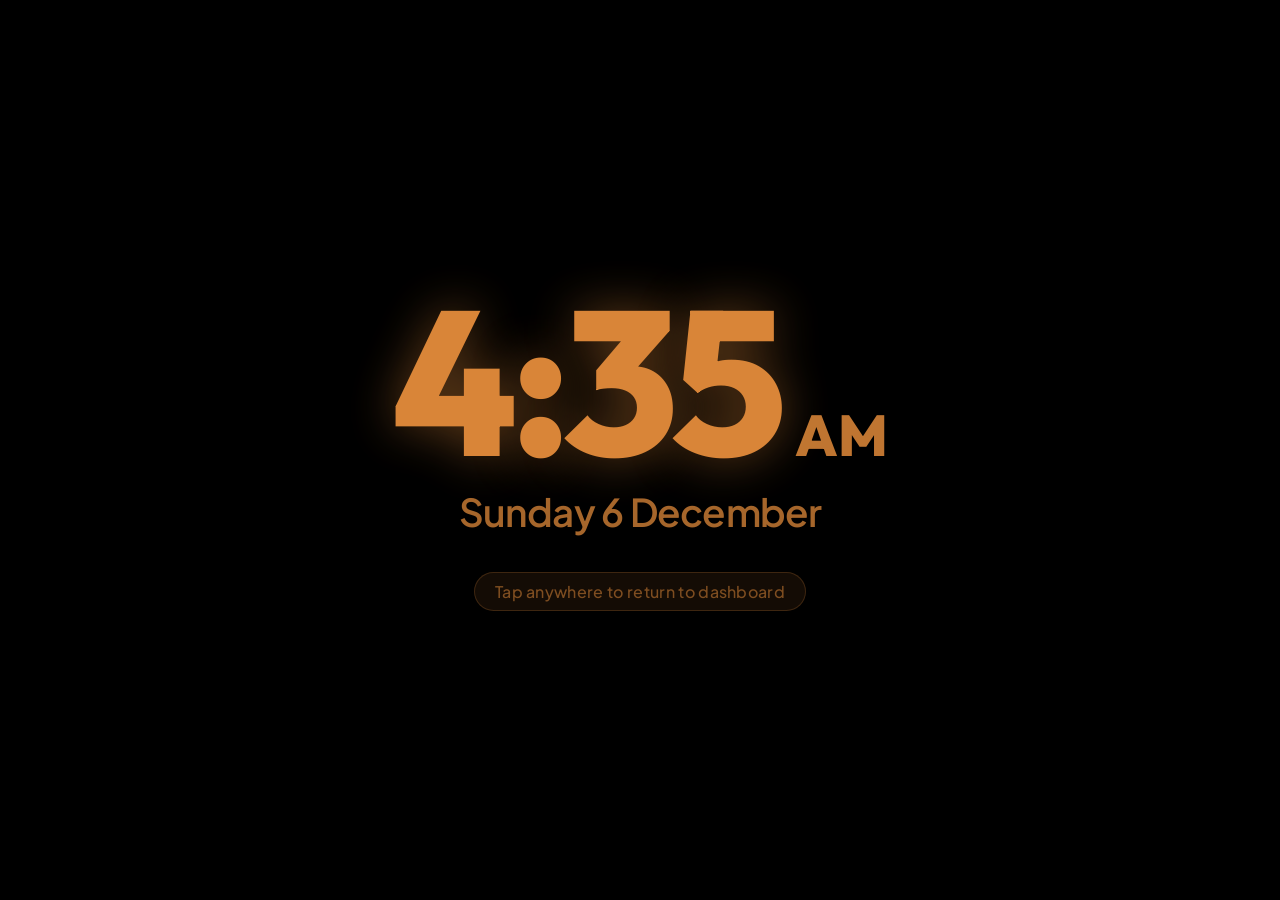
==== commit 5fe8168d: "Auto activate bedtime at 22:00 every day, auto wake at 06:00 Mon-Fri and 07:00 weekends" ====
--- a/index.html
+++ b/index.html
@@ -12,7 +12,7 @@
   <link rel="preconnect" href="https://fonts.gstatic.com" crossorigin>
   <link href="https://fonts.googleapis.com/css2?family=Plus+Jakarta+Sans:wght@300;400;500;600;700;800&family=Outfit:wght@300;400;500;600;700&display=swap" rel="stylesheet">
   
-  <link rel="stylesheet" href="css/style.css?v=2.4">
+  <link rel="stylesheet" href="css/style.css?v=2.5">
 </head>
 <body data-theme="pastel-sunset">
   <div id="app" class="dashboard-container">
@@ -267,10 +267,10 @@
   </div>
 
   <!-- JavaScript Modules -->
-  <script src="js/clock.js?v=2.4"></script>
-  <script src="js/weather.js?v=2.4"></script>
-  <script src="js/calendar.js?v=2.4"></script>
-  <script src="js/settings.js?v=2.4"></script>
-  <script src="js/app.js?v=2.4"></script>
+  <script src="js/clock.js?v=2.5"></script>
+  <script src="js/weather.js?v=2.5"></script>
+  <script src="js/calendar.js?v=2.5"></script>
+  <script src="js/settings.js?v=2.5"></script>
+  <script src="js/app.js?v=2.5"></script>
 </body>
 </html>
